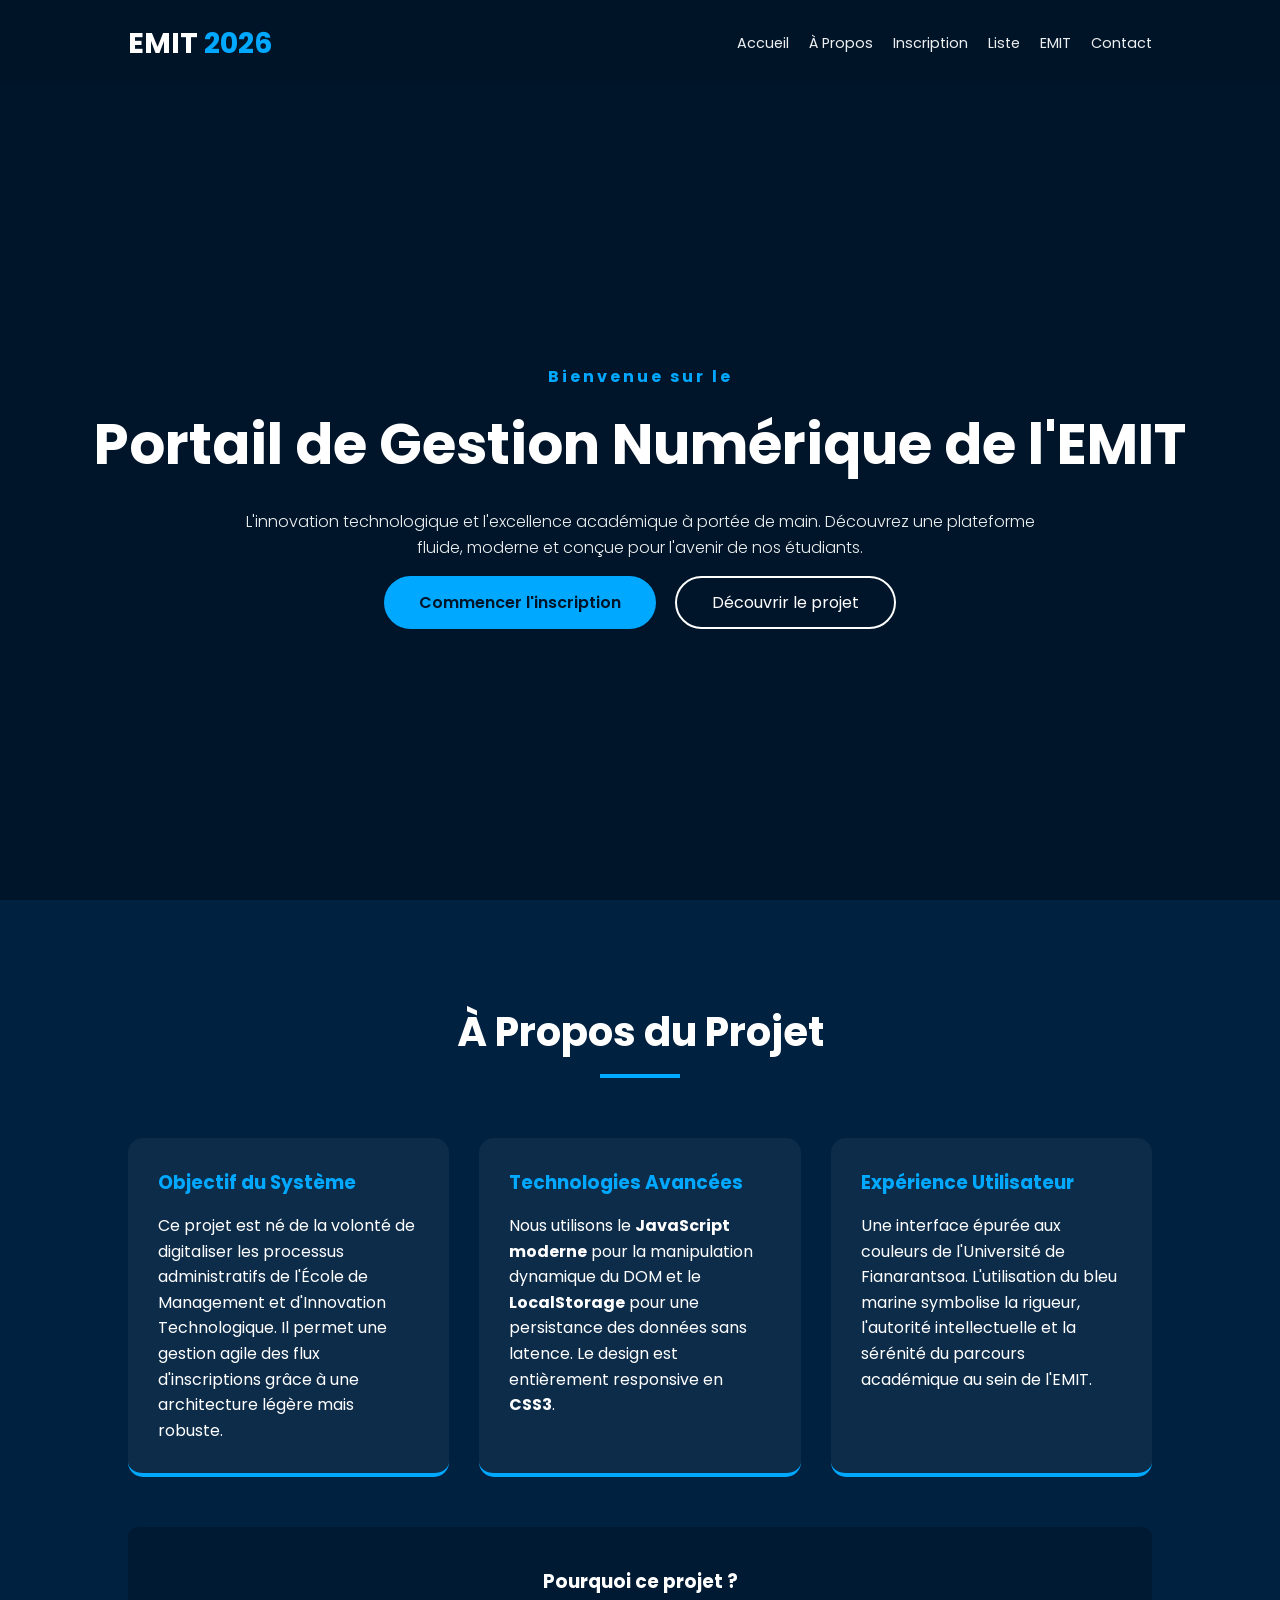
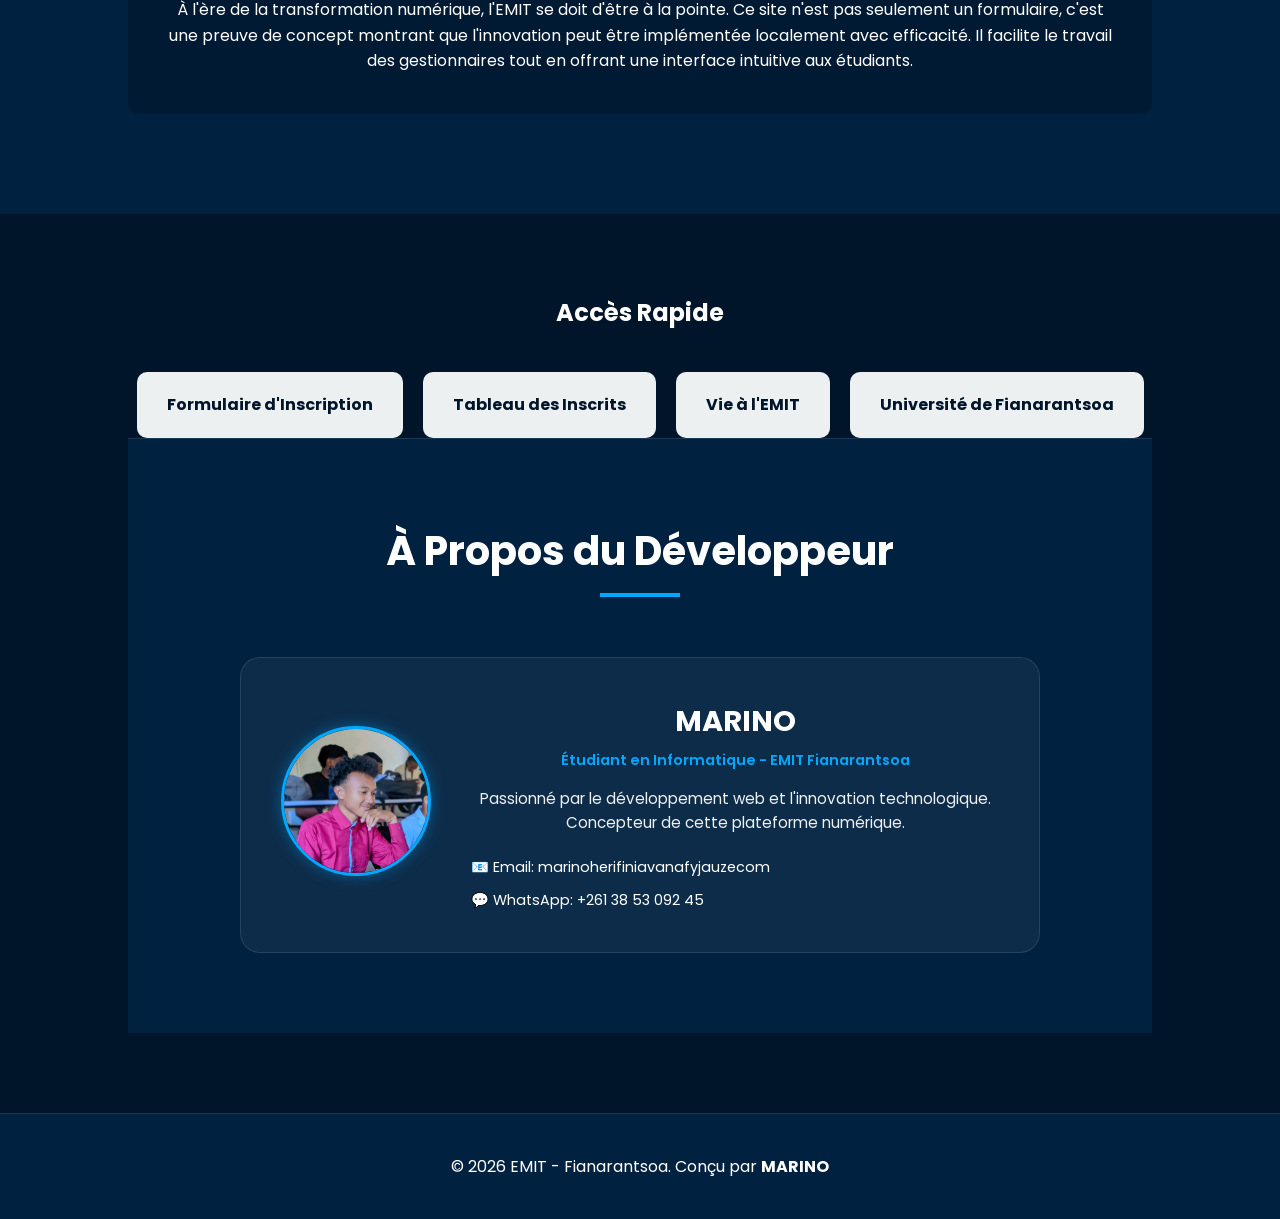
==== index.html @ 2589190a "Rename accueil.html to index.html" ====
<!DOCTYPE html>
<html lang="fr">
<head>
    <meta charset="UTF-8">
    <meta name="viewport" content="width=device-width, initial-scale=1.0">
    <title>EMIT | Portail de Gestion Numérique</title>
    <link rel="stylesheet" href="acceuil.css">
    <!-- Google Fonts ho an'ny endrika matihanina -->
    <link href="https://fonts.googleapis.com/css2?family=Poppins:wght@300;400;600;700&display=swap" rel="stylesheet">
</head>
<body>

    <!-- NAVIGATION FIXED -->
    <header class="navbar">
        <div class="logo">EMIT <span>2026</span></div>
        <nav>
            <ul>
                <li><a href="#hero">Accueil</a></li>
                <li><a href="#about">À Propos</a></li>
                <li><a href="inscription.html">Inscription</a></li>
                <li><a href="liste.html">Liste</a></li>
                <li><a href="representation.html">EMIT</a></li>
                <li><a href="contact.html">Contact</a></li>
            </ul>
        </nav>
    </header>

    <!-- SECTION 1: HERO (FIARABANA TONGA SOA) -->
    <section id="hero" class="hero">
        <div class="hero-text">
            <h4 class="fade-in">Bienvenue sur le</h4>
            <h1 class="slide-up">Portail de Gestion Numérique de l'EMIT</h1>
            <p class="fade-in-delayed">L'innovation technologique et l'excellence académique à portée de main. 
               Découvrez une plateforme fluide, moderne et conçue pour l'avenir de nos étudiants.</p>
            <div class="hero-btns">
                <a href="inscription.html" class="btn-primary">Commencer l'inscription</a>
                <a href="#about" class="btn-secondary">Découvrir le projet</a>
            </div>
        </div>
    </section>

    <!-- SECTION 2: À PROPOS DU PROJET (LAVA SY MAHATSARA AZY) -->
    <section id="about" class="about">
        <div class="container">
            <div class="section-title">
                <h2>À Propos du Projet</h2>
                <div class="line"></div>
            </div>
            
            <div class="about-grid">
                <div class="about-card">
                    <h3>Objectif du Système</h3>
                    <p>Ce projet est né de la volonté de digitaliser les processus administratifs de l'École de Management et d'Innovation Technologique. Il permet une gestion agile des flux d'inscriptions grâce à une architecture légère mais robuste.</p>
                </div>
                <div class="about-card">
                    <h3>Technologies Avancées</h3>
                    <p>Nous utilisons le <strong>JavaScript moderne</strong> pour la manipulation dynamique du DOM et le <strong>LocalStorage</strong> pour une persistance des données sans latence. Le design est entièrement responsive en <strong>CSS3</strong>.</p>
                </div>
                <div class="about-card">
                    <h3>Expérience Utilisateur</h3>
                    <p>Une interface épurée aux couleurs de l'Université de Fianarantsoa. L'utilisation du bleu marine symbolise la rigueur, l'autorité intellectuelle et la sérénité du parcours académique au sein de l'EMIT.</p>
                </div>
            </div>

            <div class="project-details">
                <h3>Pourquoi ce projet ?</h3>
                <p>À l'ère de la transformation numérique, l'EMIT se doit d'être à la pointe. Ce site n'est pas seulement un formulaire, c'est une preuve de concept montrant que l'innovation peut être implémentée localement avec efficacité. Il facilite le travail des gestionnaires tout en offrant une interface intuitive aux étudiants.</p>
            </div>
        </div>
    </section>

    <!-- SECTION 3: ACCÈS RAPIDE (LIENS) -->
    <section class="quick-access">
        <h2>Accès Rapide</h2>
        <div class="links-container">
            <a href="inscription.html" class="link-item">Formulaire d'Inscription</a>
            <a href="liste.html" class="link-item">Tableau des Inscrits</a>
            <a href="representation.html" class="link-item">Vie à l'EMIT</a>
            <a href="contact.html" class="link-item">Université de Fianarantsoa</a>
        </div>
    
    <!-- SECTION DEVELOPPEUR (AMPIDIRINA EO AMBONIN'NY FOOTER) -->
    <section id="developer" class="developer-section">
        <div class="container">
            <div class="section-title">
                <h2>À Propos du Développeur</h2>
                <div class="line"></div>
            </div>
            
            <div class="dev-card">
                <!-- Ny sarinao: soloinao "marino.jpg" ny anaran'ny sarinao ao anaty folder -->
                <div class="dev-avatar">
                    <img src="marino.jpg" alt="Marino">
                </div>
                
                <div class="dev-info">
                    <h3>MARINO</h3>
                    <p class="dev-status">Étudiant en Informatique - EMIT Fianarantsoa</p>
                    <p class="dev-bio">Passionné par le développement web et l'innovation technologique. Concepteur de cette plateforme numérique.</p>
                    
                    <!-- Rohy hifandraisana -->
                    <div class="dev-contacts">
                        <a href="mailto:marinoherifiniavanafyjauze@gmail.com" class="contact-link email">
                            📧 Email: marinoherifiniavanafyjauzecom
                        </a>
                        <!-- Ny numero-nao soloina eo amin'ny faran'ny lien (aorian'ny phone=) -->
                        <a href="https://wa.me/261385309245" target="_blank" class="contact-link whatsapp">
                            💬 WhatsApp: +261 38 53 092 45
                        </a>
                    </div>
                </div>
            </div>
        </div>
    </section>
    </section>

    <!-- FOOTER -->
    <footer>
        <p>&copy; 2026 EMIT - Fianarantsoa. Conçu par <strong>MARINO</strong></p>
    </footer>

</body>
</html>
---- acceuil.css ----
/* VARIABLES */
:root {
    --navy: #001529;      /* Manga antitra be */
    --navy-light: #002140;
    --silver: #ecf0f1;    /* Volafotsy */
    --accent: #00a8ff;    /* Manga mazava ho an'ny kely kely */
    --white: #ffffff;
}

/* RESET */
* {
    margin: 0;
    padding: 0;
    box-sizing: border-box;
    scroll-behavior: smooth; /* Mba hikisaka tsara rehefa manindry lien */
}

body {
    font-family: 'Poppins', sans-serif;
    background-color: var(--navy);
    color: var(--white);
    line-height: 1.6;
}

/* NAVBAR */
.navbar {
    display: flex;
    justify-content: space-between;
    align-items: center;
    padding: 20px 10%;
    background: rgba(0, 21, 41, 0.95);
    position: fixed;
    width: 100%;
    top: 0;
    z-index: 1000;
}

.logo { font-size: 1.8rem; font-weight: 700; color: var(--white); }
.logo span { color: var(--accent); }

nav ul { display: flex; list-style: none; }
nav ul li { margin-left: 20px; }
nav ul li a {
    color: var(--silver);
    text-decoration: none;
    font-size: 0.9rem;
    font-weight: 400;
    transition: 0.3s;
}
nav ul li a:hover { color: var(--accent); }

/* HERO SECTION */
.hero {
    height: 100vh;
    background: linear-gradient(rgba(0, 21, 41, 0.85), rgba(0, 21, 41, 0.85)), 
                url('https://images.unsplash.com/photo-1522071820081-009f0129c71c?auto=format&fit=crop&w=1350&q=80');
    background-size: cover;
    background-position: center;
    display: flex;
    align-items: center;
    justify-content: center;
    text-align: center;
    padding-top: 80px;
}

.hero-text h4 { color: var(--accent); letter-spacing: 3px; margin-bottom: 10px; }
.hero-text h1 { font-size: 3.5rem; margin-bottom: 20px; color: var(--white); }
.hero-text p { max-width: 800px; margin: 0 auto 30px; font-weight: 300; color: var(--silver); }

.btn-primary {
    background: var(--accent);
    color: var(--navy);
    padding: 15px 35px;
    text-decoration: none;
    border-radius: 50px;
    font-weight: 600;
    margin-right: 15px;
    transition: 0.3s;
}

.btn-secondary {
    border: 2px solid var(--white);
    color: var(--white);
    padding: 13px 35px;
    text-decoration: none;
    border-radius: 50px;
    transition: 0.3s;
}

/* ABOUT SECTION */
.about {
    padding: 100px 10%;
    background-color: var(--navy-light);
}

.section-title { text-align: center; margin-bottom: 60px; }
.section-title h2 { font-size: 2.5rem; }
.line { width: 80px; height: 4px; background: var(--accent); margin: 10px auto; }

.about-grid {
    display: grid;
    grid-template-columns: repeat(auto-fit, minmax(300px, 1fr));
    gap: 30px;
    margin-bottom: 50px;
}

.about-card {
    background: rgba(255, 255, 255, 0.05);
    padding: 30px;
    border-radius: 15px;
    border-bottom: 4px solid var(--accent);
}

.about-card h3 { color: var(--accent); margin-bottom: 15px; }

.project-details {
    background: rgba(0, 0, 0, 0.2);
    padding: 40px;
    border-radius: 10px;
    text-align: center;
}

/* QUICK ACCESS */
.quick-access {
    padding: 80px 10%;
    text-align: center;
    background-color: var(--navy);
}

.links-container {
    display: flex;
    justify-content: center;
    flex-wrap: wrap;
    gap: 20px;
    margin-top: 40px;
}

.link-item {
    background: var(--silver);
    color: var(--navy);
    padding: 20px 30px;
    text-decoration: none;
    border-radius: 10px;
    font-weight: bold;
    transition: 0.3s;
}

.link-item:hover { background: var(--accent); color: var(--white); transform: translateY(-5px); }

/* FOOTER */
footer {
    padding: 40px;
    text-align: center;
    background: var(--navy-light);
    border-top: 1px solid rgba(255, 255, 255, 0.1);
}

/* ANIMATIONS */
.fade-in { animation: fadeIn 1.2s ease-in; }
.slide-up { animation: slideUp 1s ease-out; }
.fade-in-delayed { animation: fadeIn 2s ease-in; }

@keyframes fadeIn {
    from { opacity: 0; }
    to { opacity: 1; }
}

@keyframes slideUp {
    from { transform: translateY(40px); opacity: 0; }
    to { transform: translateY(0); opacity: 1; }
}

/* DEVELOPER SECTION */
.developer-section {
    padding: 80px 10%;
    background-color: var(--navy-light); /* Loko manga matotra mifanaraka amin'ny site */
    border-top: 1px solid rgba(255, 255, 255, 0.1);
}

.dev-card {
    display: flex;
    align-items: center;
    justify-content: center;
    gap: 40px;
    background: rgba(255, 255, 255, 0.05);
    padding: 40px;
    border-radius: 20px;
    max-width: 800px;
    margin: 0 auto;
    border: 1px solid rgba(255, 255, 255, 0.1);
}

.dev-avatar img {
    width: 150px;
    height: 150px;
    border-radius: 50%; /* Boribory tsara ilay sary */
    object-fit: cover;
    border: 3px solid var(--accent); /* Misy viro kely manga mazava */
    box-shadow: 0 0 15px rgba(0, 168, 255, 0.4);
}

.dev-info h3 {
    font-size: 1.8rem;
    color: var(--white);
    margin-bottom: 5px;
}

.dev-status {
    color: var(--accent);
    font-size: 0.9rem;
    font-weight: 600;
    margin-bottom: 15px;
}

.dev-bio {
    color: var(--silver);
    font-size: 0.95rem;
    margin-bottom: 20px;
}

.dev-contacts {
    display: flex;
    flex-direction: column;
    gap: 10px;
}

.contact-link {
    color: var(--white);
    text-decoration: none;
    font-size: 0.9rem;
    transition: 0.3s;
    width: fit-content;
}

.contact-link:hover {
    color: var(--accent);
    transform: translateX(5px); /* Mikisaka kely miankavanana rehefa lalovan'ny souris */
}
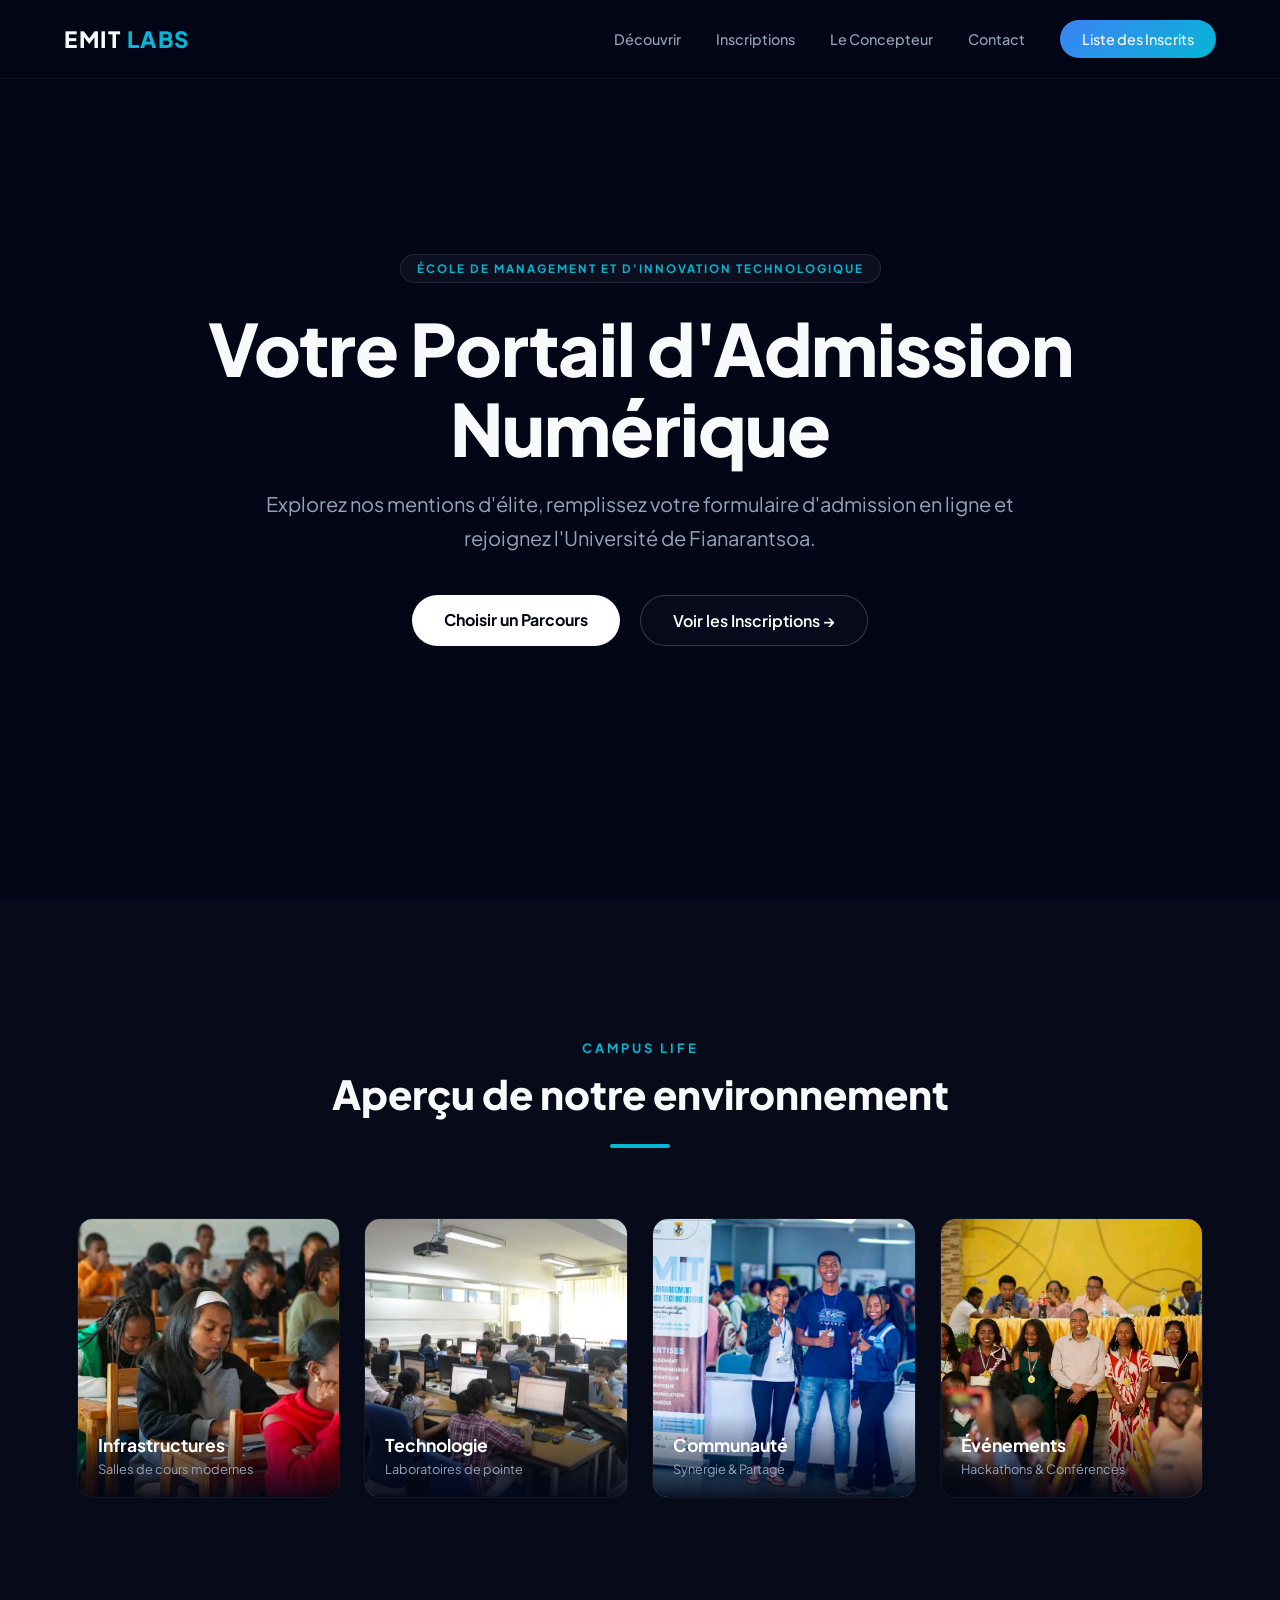
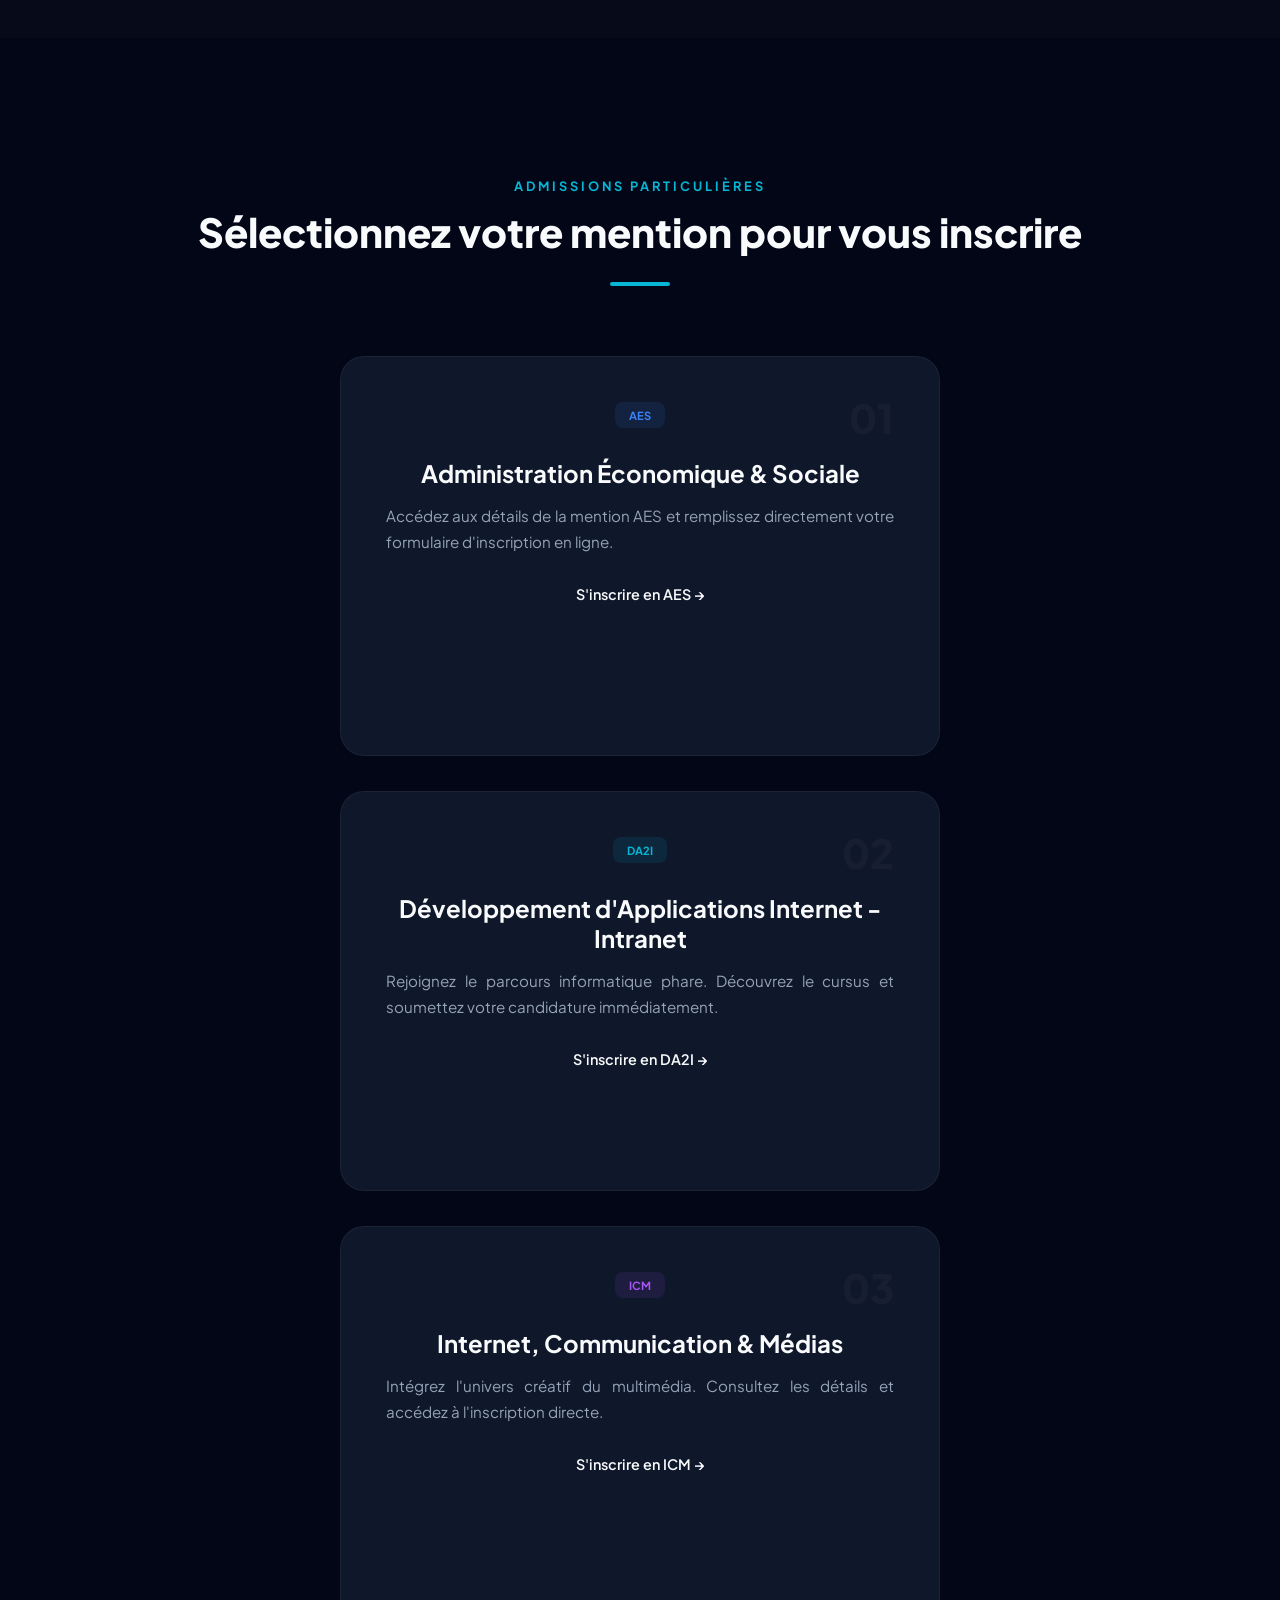
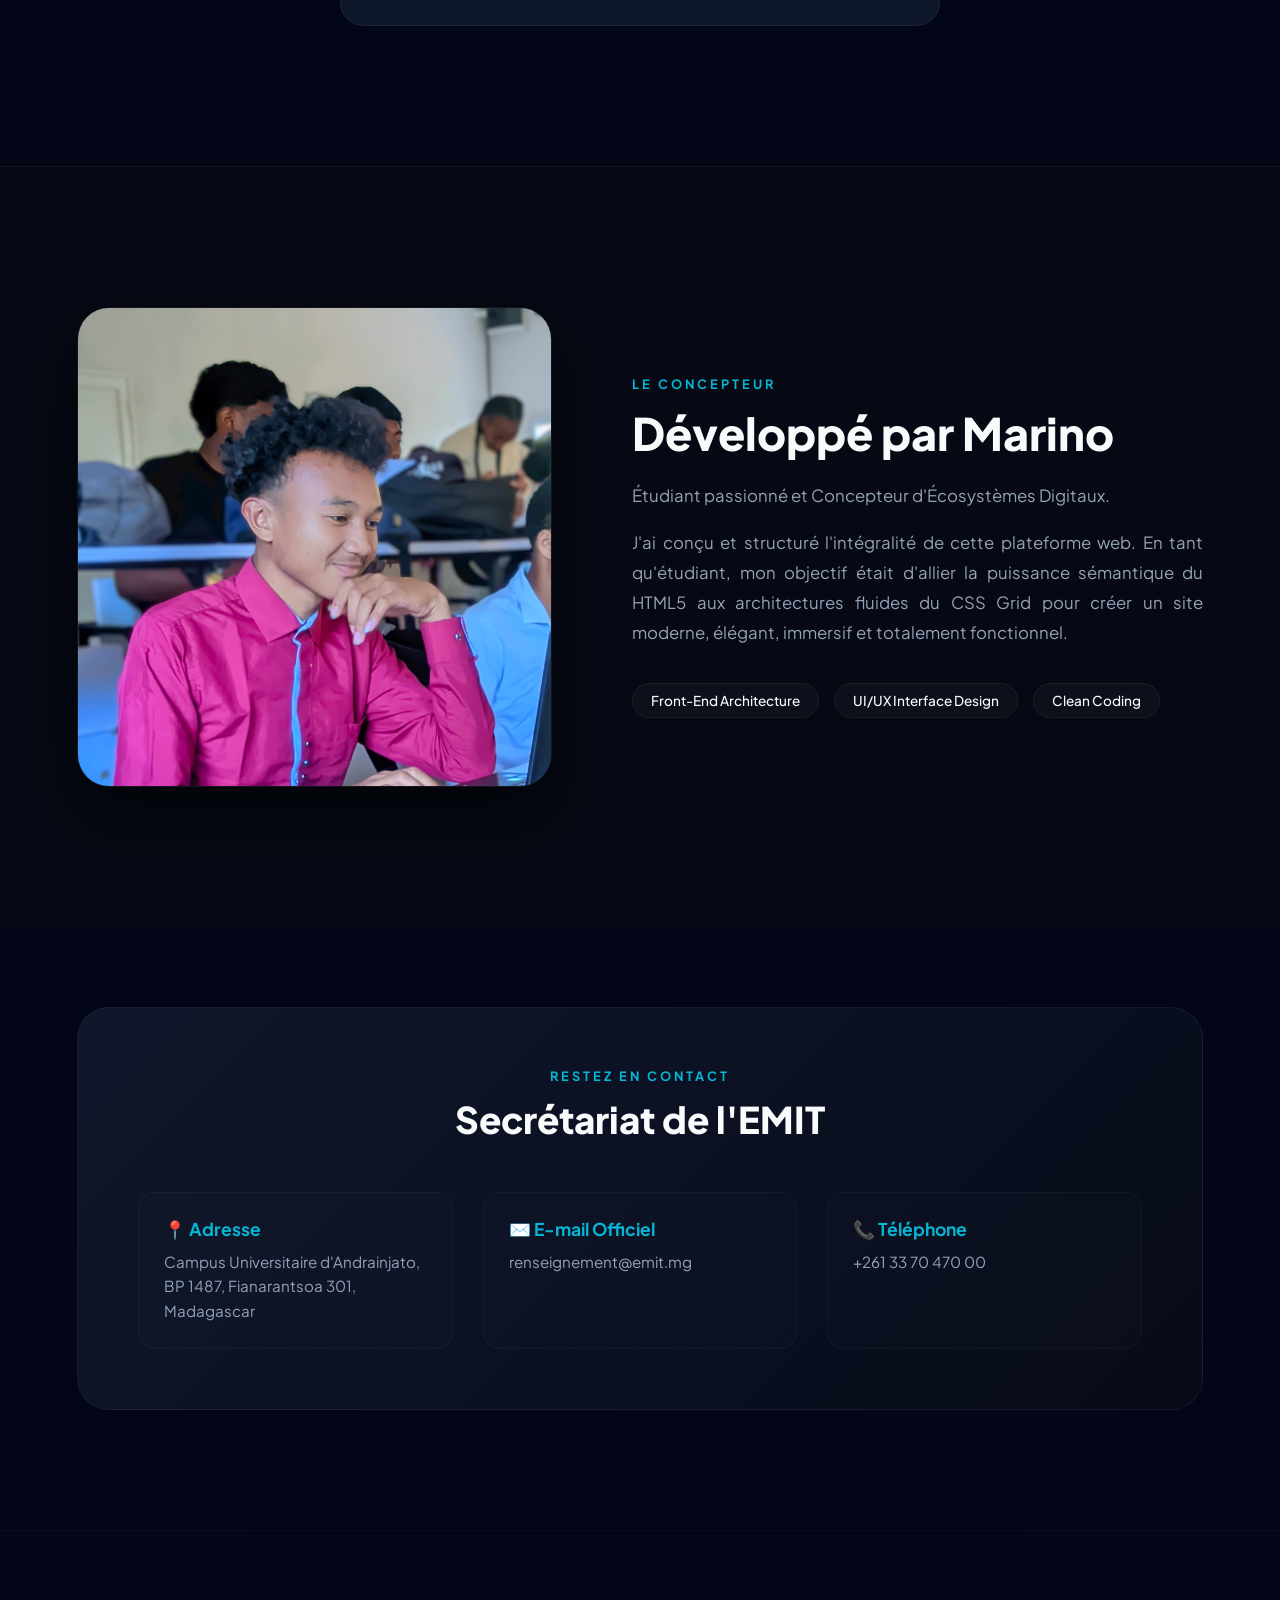
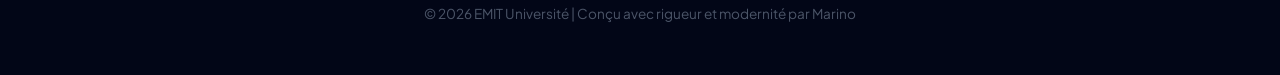
==== commit 6b83eef6: "Add files via upload" ====
--- a/index.html
+++ b/index.html
@@ -3,121 +3,167 @@
 <head>
     <meta charset="UTF-8">
     <meta name="viewport" content="width=device-width, initial-scale=1.0">
-    <title>EMIT | Portail de Gestion Numérique</title>
-    <link rel="stylesheet" href="acceuil.css">
-    <!-- Google Fonts ho an'ny endrika matihanina -->
-    <link href="https://fonts.googleapis.com/css2?family=Poppins:wght@300;400;600;700&display=swap" rel="stylesheet">
+    <title>EMIT Labs | Accueil</title>
+    <link rel="stylesheet" href="representation.css">
+    <link href="https://fonts.googleapis.com/css2?family=Plus+Jakarta+Sans:wght@300;400;500;600;700;800&display=swap" rel="stylesheet">
+    <link rel="stylesheet" href="https://cdnjs.cloudflare.com/ajax/libs/font-awesome/6.4.0/css/all.min.css">
 </head>
 <body>
 
-    <!-- NAVIGATION FIXED -->
-    <header class="navbar">
-        <div class="logo">EMIT <span>2026</span></div>
-        <nav>
-            <ul>
-                <li><a href="#hero">Accueil</a></li>
-                <li><a href="#about">À Propos</a></li>
-                <li><a href="inscription.html">Inscription</a></li>
-                <li><a href="liste.html">Liste</a></li>
-                <li><a href="representation.html">EMIT</a></li>
-                <li><a href="contact.html">Contact</a></li>
-            </ul>
-        </nav>
+    <header class="emit-header">
+        <div class="nav-container-fluid">
+            <div class="logo">EMIT <span>LABS</span></div>
+            <nav class="nav-links">
+                <a href="#galerie">Découvrir</a>
+                <a href="#parcours">Inscriptions</a>
+                <a href="#creator">Le Concepteur</a>
+                <a href="#contact">Contact</a>
+                <a href="liste.html" class="nav-btn-accent">Liste des Inscrits</a>
+            </nav>
+        </div>
     </header>
 
-    <!-- SECTION 1: HERO (FIARABANA TONGA SOA) -->
-    <section id="hero" class="hero">
-        <div class="hero-text">
-            <h4 class="fade-in">Bienvenue sur le</h4>
-            <h1 class="slide-up">Portail de Gestion Numérique de l'EMIT</h1>
-            <p class="fade-in-delayed">L'innovation technologique et l'excellence académique à portée de main. 
-               Découvrez une plateforme fluide, moderne et conçue pour l'avenir de nos étudiants.</p>
-            <div class="hero-btns">
-                <a href="inscription.html" class="btn-primary">Commencer l'inscription</a>
-                <a href="#about" class="btn-secondary">Découvrir le projet</a>
+    <section class="hero-wide">
+        <img class="slide-bg" src="emit.jpg" alt="Grand Bâtiment EMIT Fianarantsoa" class="hero-bg-img">
+        <img class="slide-bg" src="Screenshot_20260517_182259_ChatGPT.jpg" alt="etudiant de l'EMIT">
+        <img class="slide-bg" src="Screenshot_20260517_182306_ChatGPT.jpg" alt="assemblée générale de l'EMIT">
+        <div class="hero-overlay-content">
+            <span class="hero-tag">ÉCOLE DE MANAGEMENT ET D'INNOVATION TECHNOLOGIQUE</span>
+            <h1 class="fade-in">Votre Portail d'Admission Numérique</h1>
+            <p>Explorez nos mentions d'élite, remplissez votre formulaire d'admission en ligne et rejoignez l'Université de Fianarantsoa.</p>
+            <div class="hero-buttons">
+                <a href="#parcours" class="btn-primary">Choisir un Parcours</a>
+                <a href="liste.html" class="btn-secondary">Voir les Inscriptions →</a>
             </div>
         </div>
     </section>
 
-    <!-- SECTION 2: À PROPOS DU PROJET (LAVA SY MAHATSARA AZY) -->
-    <section id="about" class="about">
-        <div class="container">
-            <div class="section-title">
-                <h2>À Propos du Projet</h2>
-                <div class="line"></div>
+    <section id="galerie" class="section-fluid section-alt-bg">
+        <div class="container-title">
+            <span class="sub-title">CAMPUS LIFE</span>
+            <h2>Aperçu de notre environnement</h2>
+            <div class="accent-line"></div>
+        </div>
+
+        <div class="gallery-grid">
+            <div class="gallery-item">
+                <img src="classe.jpg" alt="Salles de cours EMIT">
+                <div class="gallery-caption"><h4>Infrastructures</h4><p>Salles de cours modernes</p></div>
             </div>
-            
-            <div class="about-grid">
-                <div class="about-card">
-                    <h3>Objectif du Système</h3>
-                    <p>Ce projet est né de la volonté de digitaliser les processus administratifs de l'École de Management et d'Innovation Technologique. Il permet une gestion agile des flux d'inscriptions grâce à une architecture légère mais robuste.</p>
-                </div>
-                <div class="about-card">
-                    <h3>Technologies Avancées</h3>
-                    <p>Nous utilisons le <strong>JavaScript moderne</strong> pour la manipulation dynamique du DOM et le <strong>LocalStorage</strong> pour une persistance des données sans latence. Le design est entièrement responsive en <strong>CSS3</strong>.</p>
-                </div>
-                <div class="about-card">
-                    <h3>Expérience Utilisateur</h3>
-                    <p>Une interface épurée aux couleurs de l'Université de Fianarantsoa. L'utilisation du bleu marine symbolise la rigueur, l'autorité intellectuelle et la sérénité du parcours académique au sein de l'EMIT.</p>
-                </div>
+            <div class="gallery-item">
+                <img src="labo.jpg" alt="Laboratoire Informatique">
+                <div class="gallery-caption"><h4>Technologie</h4><p>Laboratoires de pointe</p></div>
             </div>
-
-            <div class="project-details">
-                <h3>Pourquoi ce projet ?</h3>
-                <p>À l'ère de la transformation numérique, l'EMIT se doit d'être à la pointe. Ce site n'est pas seulement un formulaire, c'est une preuve de concept montrant que l'innovation peut être implémentée localement avec efficacité. Il facilite le travail des gestionnaires tout en offrant une interface intuitive aux étudiants.</p>
+            <div class="gallery-item">
+                <img src="etudiant.jpg" alt="Étudiants EMIT">
+                <div class="gallery-caption"><h4>Communauté</h4><p>Synergie & Partage</p></div>
+            </div>
+            <div class="gallery-item">
+                <img src="evenement.jpg" alt="Événements EMIT">
+                <div class="gallery-caption"><h4>Événements</h4><p>Hackathons & Conférences</p></div>
             </div>
         </div>
     </section>
 
-    <!-- SECTION 3: ACCÈS RAPIDE (LIENS) -->
-    <section class="quick-access">
-        <h2>Accès Rapide</h2>
-        <div class="links-container">
-            <a href="inscription.html" class="link-item">Formulaire d'Inscription</a>
-            <a href="liste.html" class="link-item">Tableau des Inscrits</a>
-            <a href="representation.html" class="link-item">Vie à l'EMIT</a>
-            <a href="contact.html" class="link-item">Université de Fianarantsoa</a>
+    <section id="parcours" class="section-fluid">
+        <div class="container-title">
+            <span class="sub-title">ADMISSIONS PARTICULIÈRES</span>
+            <h2>Sélectionnez votre mention pour vous inscrire</h2>
+            <div class="accent-line"></div>
         </div>
-    
-    <!-- SECTION DEVELOPPEUR (AMPIDIRINA EO AMBONIN'NY FOOTER) -->
-    <section id="developer" class="developer-section">
-        <div class="container">
-            <div class="section-title">
-                <h2>À Propos du Développeur</h2>
-                <div class="line"></div>
+
+        <div class="grid-wide-formations">
+            <div class="wide-card card-aes">
+                <div class="card-body">
+                    <span class="card-num">01</span>
+                    <span class="badge management">AES</span>
+                    <h3>Administration Économique & Sociale</h3>
+                    <p>Accédez aux détails de la mention AES et remplissez directement votre formulaire d'inscription en ligne.</p>
+                    <a href="aes.html" class="btn-card-link">S'inscrire en AES →</a>
+                </div>
             </div>
-            
-            <div class="dev-card">
-                <!-- Ny sarinao: soloinao "marino.jpg" ny anaran'ny sarinao ao anaty folder -->
-                <div class="dev-avatar">
-                    <img src="marino.jpg" alt="Marino">
+
+            <div class="wide-card card-da2i">
+                <div class="card-body">
+                    <span class="card-num">02</span>
+                    <span class="badge informatique">DA2I</span>
+                    <h3>Développement d'Applications Internet - Intranet</h3>
+                    <p>Rejoignez le parcours informatique phare. Découvrez le cursus et soumettez votre candidature immédiatement.</p>
+                    <a href="da2i.html" class="btn-card-link">S'inscrire en DA2I →</a>
                 </div>
-                
-                <div class="dev-info">
-                    <h3>MARINO</h3>
-                    <p class="dev-status">Étudiant en Informatique - EMIT Fianarantsoa</p>
-                    <p class="dev-bio">Passionné par le développement web et l'innovation technologique. Concepteur de cette plateforme numérique.</p>
-                    
-                    <!-- Rohy hifandraisana -->
-                    <div class="dev-contacts">
-                        <a href="mailto:marinoherifiniavanafyjauze@gmail.com" class="contact-link email">
-                            📧 Email: marinoherifiniavanafyjauzecom
-                        </a>
-                        <!-- Ny numero-nao soloina eo amin'ny faran'ny lien (aorian'ny phone=) -->
-                        <a href="https://wa.me/261385309245" target="_blank" class="contact-link whatsapp">
-                            💬 WhatsApp: +261 38 53 092 45
-                        </a>
-                    </div>
+            </div>
+
+            <div class="wide-card card-icm">
+                <div class="card-body">
+                    <span class="card-num">03</span>
+                    <span class="badge multimedia">ICM</span>
+                    <h3>Internet, Communication & Médias</h3>
+                    <p>Intégrez l'univers créatif du multimédia. Consultez les détails et accédez à l'inscription directe.</p>
+                    <a href="icm.html" class="btn-card-link">S'inscrire en ICM →</a>
                 </div>
             </div>
         </div>
     </section>
+
+    <section id="creator" class="section-fluid section-creator-bg">
+        <div class="creator-split">
+            <div class="creator-visual">
+                <div class="image-frame">
+                    <img src="profile.jpg" alt="Marino - Concepteur de la Plateforme" class="creator-img">
+                </div>
+            </div>
+            <div class="creator-text">
+                <span class="sub-title">LE CONCEPTEUR</span>
+                <h2>Développé par Marino</h2>
+                <p class="lead">Étudiant passionné et Concepteur d'Écosystèmes Digitaux.</p>
+                <p>J'ai conçu et structuré l'intégralité de cette plateforme web. En tant qu'étudiant, mon objectif était d'allier la puissance sémantique du HTML5 aux architectures fluides du CSS Grid pour créer un site moderne, élégant, immersif et totalement fonctionnel.</p>
+                <div class="creator-badges">
+                    <span class="tag-skill">Front-End Architecture</span>
+                    <span class="tag-skill">UI/UX Interface Design</span>
+                    <span class="tag-skill">Clean Coding</span>
+                </div>
+               
+            </div>
+        </div>
     </section>
 
-    <!-- FOOTER -->
-    <footer>
-        <p>&copy; 2026 EMIT - Fianarantsoa. Conçu par <strong>MARINO</strong></p>
+    <section id="contact" class="section-contact-fluid">
+        <div class="contact-box-wide">
+            <span class="sub-title" style="color: var(--accent-cyan);">RESTEZ EN CONTACT</span>
+            <h2>Secrétariat de l'EMIT</h2>
+            <div class="contact-details-grid">
+                <div class="contact-item-info">
+                    <h4>📍 Adresse</h4>
+                    <p>Campus Universitaire d'Andrainjato, BP 1487, Fianarantsoa 301, Madagascar</p>
+                </div>
+                <div class="contact-item-info">
+                    <h4>✉️ E-mail Officiel</h4>
+                    <p>renseignement@emit.mg</p>
+                </div>
+                <div class="contact-item-info">
+                    <h4>📞 Téléphone</h4>
+                    <p>+261 33 70 470 00 </p>
+                </div>
+            </div>
+        </div>
+    </section>
+
+    <footer class="footer-wide">
+        <p>&copy; 2026 EMIT Université | Conçu avec rigueur et modernité par Marino</p>
     </footer>
 
+    <script>
+        let currentSlide = 0;
+        const slides = document.querySelectorAll('.slide-bg');
+        const slideInterval = 3000;
+
+        function nextSlide() {
+            slides[currentSlide].classList.remove('active');
+            currentSlide = (currentSlide + 1) % slides.length;
+            slides[currentSlide].classList.add('active');
+        }
+
+        setInterval(nextSlide, slideInterval);
+    </script>
 </body>
-</html>
+</html>
--- a/representation.css
+++ b/representation.css
@@ -0,0 +1,169 @@
+:root {
+    --bg-deep: #020617;        
+    --bg-surface: #0f172a;     
+    --accent-cyan: #06b6d4;    
+    --accent-purple: #a855f7;  
+    --accent-blue: #3b82f6;    
+    --text-bright: #f8fafc;
+    --text-dim: #94a3b8;
+    --border-line: rgba(255, 255, 255, 0.05);
+}
+
+* { box-sizing: border-box; scroll-behavior: smooth; }
+body {
+    font-family: 'Plus Jakarta Sans', sans-serif;
+    background-color: var(--bg-deep);
+    color: var(--text-bright);
+    margin: 0; padding: 0;
+    overflow-x: hidden;
+}
+
+/* HEADER */
+.emit-header {
+    background: rgba(2, 6, 23, 0.75);
+    backdrop-filter: blur(20px); -webkit-backdrop-filter: blur(20px);
+    position: fixed; top: 0; left: 0; width: 100%; z-index: 1000;
+    border-bottom: 1px solid var(--border-line);
+}
+.nav-container-fluid {
+    width: 100%; padding: 20px 5%;
+    display: flex; justify-content: space-between; align-items: center;
+}
+.logo { font-weight: 800; font-size: 1.4rem; letter-spacing: 1.5px; }
+.logo span { color: var(--accent-cyan); }
+.nav-links { display: flex; align-items: center; gap: 35px; }
+.nav-links a { color: var(--text-dim); text-decoration: none; font-size: 0.9rem; font-weight: 500; transition: 0.3s; }
+.nav-links a:hover { color: var(--text-bright); }
+.nav-btn-accent { background: linear-gradient(135deg, var(--accent-blue), var(--accent-cyan)); color: #ffffff !important; padding: 10px 22px; border-radius: 30px; font-weight: 600; }
+
+/* HERO WIDE SCREEN */
+.hero-wide { position: relative; width: 100%; height: 100vh; display: flex; align-items: center; justify-content: center; overflow: hidden; }
+.hero-bg-img { width: 100%; height: 100%; object-fit: cover; position: absolute; top: 0; left: 0; z-index: 1; }
+.hero-overlay-content {
+    position: relative; z-index: 2; width: 100%; height: 100%;
+    background: linear-gradient(to bottom, rgba(2, 6, 23, 0.3), var(--bg-deep));
+    display: flex; flex-direction: column; align-items: center; justify-content: center; text-align: center; padding: 0 20px;
+}
+.hero-tag { background: rgba(255, 255, 255, 0.04); border: 1px solid rgba(255, 255, 255, 0.1); color: var(--accent-cyan); padding: 6px 16px; border-radius: 30px; font-size: 0.72rem; font-weight: 700; letter-spacing: 2px; margin-bottom: 25px; }
+.hero-overlay-content h1 { font-size: 4.5rem; font-weight: 800; margin: 0 0 20px 0; max-width: 1000px; line-height: 1.1; letter-spacing: -1px; }
+.hero-overlay-content p { color: var(--text-dim); max-width: 750px; font-size: 1.25rem; line-height: 1.7; margin: 0 0 40px 0; }
+.hero-buttons { display: flex; gap: 20px; }
+.btn-primary { background: #ffffff; color: var(--bg-deep); padding: 14px 32px; border-radius: 30px; text-decoration: none; font-weight: 700; transition: 0.3s; }
+.btn-secondary { border: 1px solid rgba(255, 255, 255, 0.2); color: #ffffff; padding: 14px 32px; border-radius: 30px; text-decoration: none; font-weight: 600; transition: 0.3s; background: rgba(255, 255, 255, 0.02); }
+.btn-primary:hover { transform: translateY(-3px); box-shadow: 0 10px 25px rgba(255,255,255,0.15); }
+.btn-secondary:hover { background: rgba(255, 255, 255, 0.08); }
+
+/* SECTIONS BASE */
+.section-fluid { padding: 140px 6%; width: 100%; }
+.container-title { text-align: center; margin-bottom: 70px; }
+.sub-title { color: var(--accent-cyan); font-weight: 700; font-size: 0.8rem; letter-spacing: 3px; display: block; margin-bottom: 12px; text-transform: uppercase; }
+.container-title h2 { font-size: 2.5rem; font-weight: 800; margin: 0; }
+.accent-line { width: 60px; height: 4px; background: var(--accent-cyan); margin: 25px auto 0; border-radius: 2px; }
+
+/* 3. GALERIE : 4 SARY KELY IMAGES */
+.section-alt-bg { background: #070b19; border-y: 1px solid var(--border-line); }
+.gallery-grid { display: grid; grid-template-columns: repeat(auto-fit, minmax(240px, 1fr)); gap: 24px; width: 100%; }
+.gallery-item { position: relative; height: 280px; border-radius: 16px; overflow: hidden; border: 1px solid var(--border-line); }
+.gallery-item img { width: 100%; height: 100%; object-fit: cover; transition: 0.5s ease; }
+.gallery-item:hover img { transform: scale(1.1); }
+.gallery-caption { position: absolute; bottom: 0; left: 0; width: 100%; padding: 20px; background: linear-gradient(to top, rgba(2,6,23,0.9), transparent); }
+.gallery-caption h4 { margin: 0 0 5px 0; font-size: 1.1rem; color: #ffffff; }
+.gallery-caption p { margin: 0; font-size: 0.8rem; color: var(--text-dim); }
+
+/* 4. GRID FORMATIONS CARDS */
+.grid-wide-formations { display: grid; grid-template-columns: repeat(auto-fit, minmax(360px, 1fr)); gap: 35px; }
+.wide-card {
+    background: var(--bg-surface); border: 1px solid var(--border-line); border-radius: 24px;
+    padding: 45px; position: relative; overflow: hidden; height: 400px;
+    display: flex; flex-direction: column; justify-content: space-between;
+    transition: all 0.5s cubic-bezier(0.16, 1, 0.3, 1);
+}
+.wide-card:hover { transform: translateY(-10px); border-color: rgba(6, 182, 212, 0.3); box-shadow: 0 40px 80px rgba(0,0,0,0.6); }
+.card-num { position: absolute; top: 35px; right: 45px; font-size: 2.5rem; font-weight: 800; opacity: 0.03; }
+.badge { padding: 6px 14px; border-radius: 8px; font-size: 0.7rem; font-weight: 700; text-transform: uppercase; display: inline-block; margin-bottom: 30px; }
+.management { background: rgba(59, 130, 246, 0.1); color: var(--accent-blue); }
+.informatique { background: rgba(6, 182, 212, 0.1); color: var(--accent-cyan); }
+.multimedia { background: rgba(168, 85, 247, 0.1); color: var(--accent-purple); }
+.wide-card h3 { font-size: 1.5rem; font-weight: 700; margin: 0 0 15px 0; }
+.wide-card p { color: var(--text-dim); font-size: 0.95rem; line-height: 1.7; margin: 0 0 30px 0; text-align: justify; }
+.btn-card-link { color: var(--text-bright); text-decoration: none; font-size: 0.9rem; font-weight: 600; transition: 0.3s; }
+.btn-card-link:hover { color: var(--accent-cyan); }
+
+/* 5. CREATOR SECTION */
+.section-creator-bg { background: #060913; border-top: 1px solid var(--border-line); }
+.creator-split { display: grid; grid-template-columns: 1fr 1.2fr; gap: 80px; align-items: center; max-width: 1400px; margin: 0 auto; }
+.image-frame { width: 100%; height: 480px; border-radius: 32px; overflow: hidden; border: 1px solid var(--border-line); box-shadow: 0 30px 60px rgba(0,0,0,0.5); }
+.creator-img { width: 100%; height: 100%; object-fit: cover; }
+.creator-text h2 { font-size: 2.8rem; font-weight: 800; margin: 0 0 20px 0; }
+.creator-text p { color: var(--text-dim); font-size: 1.05rem; line-height: 1.8; text-align: justify; }
+.creator-badges { display: flex; gap: 15px; margin-top: 35px; flex-wrap: wrap; }
+.tag-skill { background: rgba(255, 255, 255, 0.03); border: 1px solid var(--border-line); padding: 8px 18px; border-radius: 30px; font-size: 0.85rem; font-weight: 500; }
+
+/* 6. CONTACT EMIT BLOCKS */
+.section-contact-fluid { padding: 80px 6% 120px; width: 100%; }
+.contact-box-wide { background: linear-gradient(135deg, #0f172a, #070b19); border: 1px solid var(--border-line); border-radius: 32px; padding: 60px; max-width: 1400px; margin: 0 auto; text-align: center; }
+.contact-box-wide h2 { font-size: 2.3rem; font-weight: 800; margin: 10px 0 50px 0; }
+.contact-details-grid { display: grid; grid-template-columns: repeat(auto-fit, minmax(280px, 1fr)); gap: 30px; text-align: left; }
+.contact-item-info { background: rgba(255,255,255,0.01); border: 1px solid rgba(255,255,255,0.03); padding: 25px; border-radius: 16px; }
+.contact-item-info h4 { margin: 0 0 10px 0; font-size: 1.1rem; color: var(--accent-cyan); }
+.contact-item-info p { margin: 0; color: var(--text-dim); font-size: 0.95rem; line-height: 1.6; }
+
+.footer-wide { text-align: center; padding: 60px 0 40px; border-top: 1px solid var(--border-line); color: var(--text-dim); font-size: 0.85rem; opacity: 0.5; }
+.fade-in { animation: fadeInUp 0.8s cubic-bezier(0.16, 1, 0.3, 1); }
+@keyframes fadeInUp { from { opacity: 0; transform: translateY(40px); } to { opacity: 1; transform: translateY(0); } }
+
+@media (max-width: 968px) {
+    .creator-split { grid-template-columns: 1fr; gap: 40px; }
+    .hero-overlay-content h1 { font-size: 2.8rem; }
+    .nav-links { display: none; }
+    .image-frame { height: 350px; }
+}
+
+.slide-bg {
+    position: absolute;
+    top: 0;
+    left: 0;
+    width: 100%;
+    height: 100%;
+    object-fit: cover;
+    opacity: 0;
+    z-index: 1;
+    transition: opacity 1.5s ease-in-out;
+}
+.slide-bg.active {
+    opacity: 0.5;
+}
+.hero-overlay {
+    position: absolute;
+    top: 0;
+    left: 0;
+    width: 100%;
+    height: 100%;
+    z-index: 2;
+}
+
+.grid-wide-formations {
+    display: flex !important;
+    flex-direction: column;
+    align-items: center;
+    gap: 35px;
+    width: 100%;
+    max-width: 900px;
+    margin: 40px auto 0 auto;
+}
+
+.grid-wide-formations .wide-card {
+    width: 100%;
+    max-width: 600px;
+    margin: 0;
+    display: flex;
+    flex-direction: column;
+}
+
+.grid-wide-formations .card-body {
+    text-align: center;
+    display: flex;
+    flex-direction: column;
+    align-items: center;
+    justify-content: center;
+}
